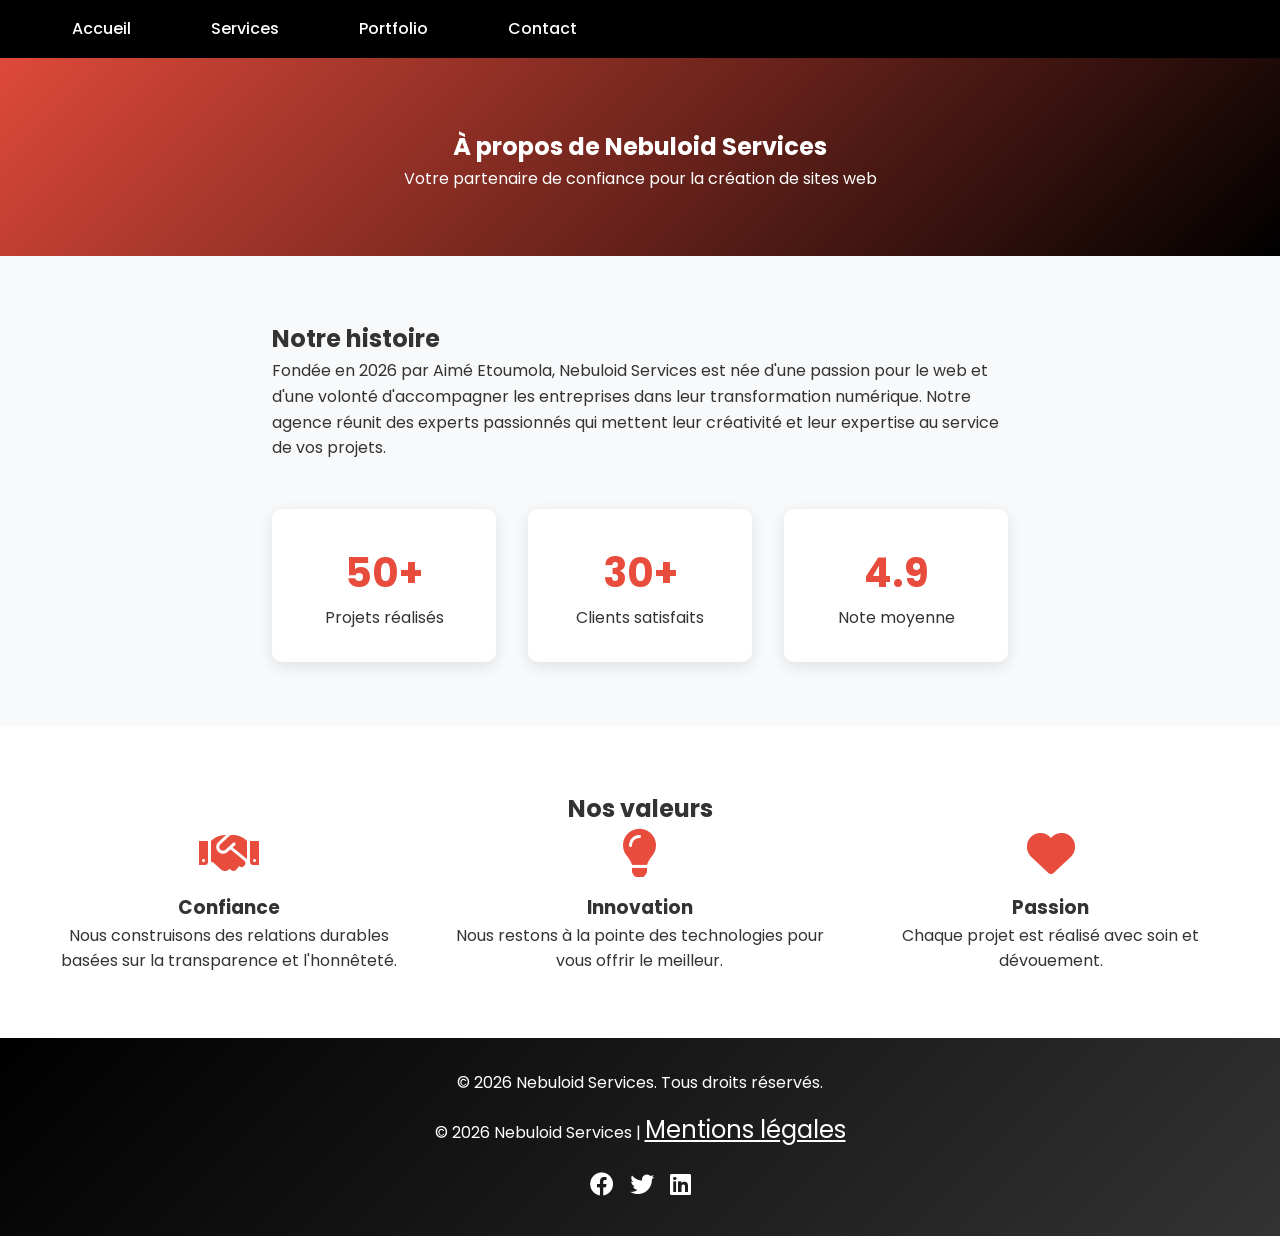
==== about.html @ b61831da "Update about.html" ====
<!DOCTYPE html>
<html lang="fr">
<head>
    <meta charset="UTF-8">
    <meta name="viewport" content="width=device-width, initial-scale=1.0">
    <meta name="description" content="Découvrez Nebuloid Services, votre partenaire pour la création de sites web professionnels">
    <meta name="description" content="Nebuloid Services : agence web basée au Congo Brazzaville, spécialisée dans la création de sites vitrine. Découvrez notre équipe et nos valeurs.">
    <!-- Google tag (gtag.js) -->
<script async src="https://www.googletagmanager.com/gtag/js?id=G-HNV7MY7E3B"></script>
<script>
  window.dataLayer = window.dataLayer || [];
  function gtag(){dataLayer.push(arguments);}
  gtag('js', new Date());

  gtag('config', 'G-HNV7MY7E3B');
</script>
    <title>À propos - Nebuloid Services</title>
    <link rel="stylesheet" href="https://cdnjs.cloudflare.com/ajax/libs/font-awesome/6.0.0/css/all.min.css">
    <link rel="stylesheet" href="style.css">
    <link rel="canonical" href="https://angeaime23.github.io/nebuloid-services/about.html">
    <script src="script.js" defer></script>
    <style>
        .about-hero {
            background: linear-gradient(135deg, #e74c3c 0%, #000 100%);
            color: white;
            padding: 8rem 2rem 4rem;
            text-align: center;
        }
        .about-content {
            max-width: 800px;
            margin: 0 auto;
            padding: 4rem 2rem;
        }
        .about-stats {
            display: grid;
            grid-template-columns: repeat(auto-fit, minmax(200px, 1fr));
            gap: 2rem;
            margin-top: 3rem;
            text-align: center;
        }
        .stat {
            background: white;
            padding: 2rem;
            border-radius: 10px;
            box-shadow: 0 4px 15px rgba(0,0,0,0.1);
        }
        .stat-number {
            font-size: 2.5rem;
            font-weight: bold;
            color: #e74c3c;
        }
        .team {
            background: #f8f9fa;
            padding: 4rem 2rem;
            text-align: center;
        }
        .team-grid {
            display: grid;
            grid-template-columns: repeat(auto-fit, minmax(250px, 1fr));
            gap: 2rem;
            max-width: 1200px;
            margin: 0 auto;
        }
        .team-member {
            background: white;
            border-radius: 10px;
            overflow: hidden;
            box-shadow: 0 4px 15px rgba(0,0,0,0.1);
        }
        .team-member img {
            width: 100%;
            height: 250px;
            object-fit: cover;
        }
        .team-member h3 {
            margin: 1rem 0 0.5rem;
        }
        .team-member p {
            color: #666;
            padding: 0 1rem 1rem;
        }
        .values {
            padding: 4rem 2rem;
            text-align: center;
            background: white;
        }
        .values-grid {
            display: grid;
            grid-template-columns: repeat(auto-fit, minmax(250px, 1fr));
            gap: 2rem;
            max-width: 1200px;
            margin: 0 auto;
        }
        .value-item i {
            font-size: 3rem;
            color: #e74c3c;
            margin-bottom: 1rem;
        }
    </style>
</head>
<body>
    <header>
        <button class="menu-toggle" aria-label="Menu">
            <i class="fas fa-bars"></i>
        </button>
        <nav>
            <ul class="nav-links">
                <li><a href="index.html">Accueil</a></li>
                <li><a href="services.html">Services</a></li>
                <li><a href="portfolio.html">Portfolio</a></li>
                <li><a href="contact.html">Contact</a></li>
            </ul>
        </nav>
    </header>

    <main>
        <section class="about-hero">
            <h1>À propos de Nebuloid Services</h1>
            <p>Votre partenaire de confiance pour la création de sites web</p>
        </section>

        <section class="about-content">
            <h2>Notre histoire</h2>
            <p>Fondée en 2026 par Aimé Etoumola, Nebuloid Services est née d'une passion pour le web et d'une volonté d'accompagner les entreprises dans leur transformation numérique. Notre agence réunit des experts passionnés qui mettent leur créativité et leur expertise au service de vos projets.</p>
            
            <div class="about-stats">
                <div class="stat">
                    <div class="stat-number">50+</div>
                    <div>Projets réalisés</div>
                </div>
                <div class="stat">
                    <div class="stat-number">30+</div>
                    <div>Clients satisfaits</div>
                </div>
                <div class="stat">
                    <div class="stat-number">4.9</div>
                    <div>Note moyenne</div>
                </div>
            </div>
        </section>

        <section class="values">
            <h2>Nos valeurs</h2>
            <div class="values-grid">
                <div class="value-item">
                    <i class="fas fa-handshake"></i>
                    <h3>Confiance</h3>
                    <p>Nous construisons des relations durables basées sur la transparence et l'honnêteté.</p>
                </div>
                <div class="value-item">
                    <i class="fas fa-lightbulb"></i>
                    <h3>Innovation</h3>
                    <p>Nous restons à la pointe des technologies pour vous offrir le meilleur.</p>
                </div>
                <div class="value-item">
                    <i class="fas fa-heart"></i>
                    <h3>Passion</h3>
                    <p>Chaque projet est réalisé avec soin et dévouement.</p>
                </div>
            </div>
        </section>
        <!-- Ajouter juste après l'ouverture du body -->
<div class="loader">
    <div class="spinner"></div>
</div>
    </main>

    <footer>
        <p>&copy; 2026 Nebuloid Services. Tous droits réservés.</p>
        <p>© 2026 Nebuloid Services | <a href="mentions-legales.html">Mentions légales</a></p>
        <div class="social-links">
            <a href="https://www.facebook.com/profile.php?id=-61587626045557" target="_blank" data-tooltip="Facebook"><i class="fab fa-facebook"></i></a>
            <a href="#" data-tooltip="Twitter"><i class="fab fa-twitter"></i></a>
            <a href="#" data-tooltip="LinkedIn"><i class="fab fa-linkedin"></i></a>
        </div>
    </footer>

    <div class="back-to-top">
        <i class="fas fa-arrow-up"></i>
    </div>

    <script>
        // Back to top button
        const backToTop = document.querySelector('.back-to-top');
        window.addEventListener('scroll', () => {
            if (window.scrollY > 300) {
                backToTop.classList.add('show');
            } else {
                backToTop.classList.remove('show');
            }
        });
        backToTop.addEventListener('click', () => {
            window.scrollTo({ top: 0, behavior: 'smooth' });
        });
            // Masquer le loader après le chargement
    window.addEventListener('load', () => {
        const loader = document.querySelector('.loader');
        setTimeout(() => {
            loader.classList.add('hide');
            setTimeout(() => loader.remove(), 500);
        }, 500);
    });
    </script>
</body>
</html>
---- style.css ----
/* Import Google Fonts - Poppins pour un look moderne et épuré */
@import url('https://fonts.googleapis.com/css2?family=Poppins:wght@300;400;500;600;700&display=swap');

/* Reset et styles de base */
* {
    margin: 0;
    padding: 0;
    box-sizing: border-box;
}

html {
    height: 100%;
}

body {
    font-family: 'Poppins', sans-serif;
    line-height: 1.6;
    color: #333;
    background-color: #f8f9fa;
    min-height: 100vh;
    display: flex;
    flex-direction: column;
}

main {
    flex: 1;
}

/* Header fixe avec effet de transparence */
header {
    position: fixed;
    top: 0;
    width: 100%;
    background-color: black;
    backdrop-filter: blur(10px);
    color: white;
    padding: 1rem 2rem;
    z-index: 1000;
    transition: background-color 0.3s ease;
    display: flex;
    justify-content: space-between;
    align-items: center;
}

header.scrolled {
    background-color: rgba(0, 0, 0, 0.9);
}

.menu-toggle {
    display: none;
    background: none;
    border: none;
    color: white;
    font-size: 1.8rem;
    cursor: pointer;
}

nav ul {
    list-style: none;
    display: flex;
    justify-content: center;
    flex-wrap: wrap;
    margin: 0;
    padding: 0;
}

nav ul li {
    margin: 0 1rem;
}

nav ul li a {
    color: white;
    text-decoration: none;
    font-weight: 500;
    transition: color 0.3s ease;
}

nav ul li a:hover {
    color: #e74c3c;
}

/* Section Hero */
.hero {
    background: linear-gradient(135deg, #e74c3c 0%, #000 100%);
    color: white;
    padding: 8rem 2rem 4rem;
    text-align: center;
    min-height: 100vh;
    display: flex;
    flex-direction: column;
    justify-content: center;
    animation: fadeIn 1s ease-in;
}

.hero h1 {
    font-size: 3rem;
    font-weight: 700;
    margin-bottom: 1rem;
}

.hero p {
    font-size: 1.2rem;
    margin-bottom: 2rem;
    font-weight: 300;
}

.btn {
    background-color: #e74c3c;
    color: white;
    padding: 0.75rem 1.5rem;
    text-decoration: none;
    border-radius: 50px;
    display: inline-block;
    font-weight: 500;
    transition: all 0.3s ease;
    box-shadow: 0 4px 15px rgba(231, 76, 60, 0.3);
}

.btn:hover {
    background-color: #c0392b;
    transform: translateY(-2px);
    box-shadow: 0 6px 20px rgba(231, 76, 60, 0.4);
}

/* Sections communes */
.services, .portfolio, .about, .contact {
    padding: 4rem 2rem;
    max-width: 1200px;
    margin: 0 auto;
    animation: fadeIn 1s ease-in;
}

.services h2, .portfolio h2, .about h2, .contact h2 {
    font-size: 2.5rem;
    margin-bottom: 2rem;
    color: #333;
    font-weight: 600;
}

/* Section Services - Cartes avec icônes et effet hover */
.services {
    display: flex;
    flex-direction: column;
    align-items: center;
}

.service-item {
    background: white;
    margin: 1rem 0;
    padding: 2rem;
    border-radius: 10px;
    box-shadow: 0 4px 15px rgba(0, 0, 0, 0.1);
    width: 100%;
    max-width: 400px;
    text-align: center;
    transition: transform 0.3s ease, box-shadow 0.3s ease;
    position: relative;
    overflow: hidden;
}

.service-item::before {
    content: '';
    position: absolute;
    top: 0;
    left: 0;
    right: 0;
    height: 4px;
    background: linear-gradient(90deg, #e74c3c, #000);
}

.service-item:hover {
    transform: translateY(-10px);
    box-shadow: 0 8px 25px rgba(0, 0, 0, 0.2);
}

.service-item i {
    font-size: 3rem;
    color: #e74c3c;
    margin-bottom: 1rem;
}

.service-item h3 {
    font-size: 1.5rem;
    margin-bottom: 1rem;
    color: #333;
}

/* Section Portfolio - Grille responsive */
.portfolio {
    display: grid;
    grid-template-columns: 1fr;
    gap: 2rem;
}

.portfolio-item {
    background: white;
    padding: 1rem;
    border-radius: 10px;
    box-shadow: 0 4px 15px rgba(0, 0, 0, 0.1);
    transition: transform 0.3s ease, opacity 0.6s ease, transform 0.6s ease;
    opacity: 0;
    transform: translateY(20px);
}

.portfolio-item:hover {
    transform: translateY(-5px);
}

.portfolio-item.visible {
    opacity: 1;
    transform: translateY(0);
}

.portfolio-item img {
    width: 100%;
    height: 200px;
    object-fit: cover;
    border-radius: 10px 10px 0 0;
}

.portfolio-item h3 {
    margin: 1rem 0 0.5rem;
    color: #333;
}

/* Section About */
.about {
    text-align: center;
    background: white;
    padding: 4rem 2rem;
    border-radius: 10px;
    box-shadow: 0 4px 15px rgba(0, 0, 0, 0.1);
}

/* Section Contact - Formulaire stylisé */
.contact {
    background: white;
    padding: 4rem 2rem;
    border-radius: 10px;
    box-shadow: 0 4px 15px rgba(0, 0, 0, 0.1);
}

form {
    max-width: 600px;
    margin: 0 auto;
}

form input, form textarea {
    width: 100%;
    padding: 1rem;
    margin-bottom: 1rem;
    border: 2px solid #ddd;
    border-radius: 5px;
    font-family: 'Poppins', sans-serif;
    transition: border-color 0.3s ease;
}

form input:focus, form textarea:focus {
    outline: none;
    border-color: #e74c3c;
}

form input:valid, form textarea:valid {
    border-color: #28a745;
}

form input:invalid:not(:placeholder-shown), form textarea:invalid:not(:placeholder-shown) {
    border-color: #dc3545;
}

/* Footer - Mise en page en colonnes */
footer {
    background: linear-gradient(135deg, #000 0%, #333 100%);
    color: white;
    padding: 2rem;
    display: flex;
    flex-direction: column;
    align-items: center;
}

footer p {
    margin-bottom: 1rem;
}

footer .social-links {
    display: flex;
    gap: 1rem;
}

footer a {
    color: white;
    font-size: 1.5rem;
    transition: color 0.3s ease;
}

footer a:hover {
    color: #e74c3c;
}

/* Animations */
@keyframes fadeIn {
    from {
        opacity: 0;
        transform: translateY(20px);
    }
    to {
        opacity: 1;
        transform: translateY(0);
    }
}

/* Mobile Menu */
@media (max-width: 768px) {
    .menu-toggle {
        display: block;
        position: absolute;
        top: 1rem;
        right: 1rem;
    }
    nav ul {
        display: none;
        flex-direction: column;
        width: 100%;
        text-align: center;
        padding-top: 1rem;
    }
    nav ul.active {
        display: flex;
    }
    nav ul li {
        margin: 0.5rem 0;
    }
}

/*contact info*/

        .contact-info {
            background-color: #f3f4f6;
            padding: 1.5rem;
            border-radius: 0.75rem;
            margin-top: 1rem;
        }

        .contact-info p {
            margin-bottom: 0.5rem;
        }

        .contact-info a {
            color: #3b82f6;
            text-decoration: none;
        }

        .contact-info a:hover {
            text-decoration: underline;
        }

/* Media Queries - Tablette */
@media (min-width: 768px) and (max-width: 1023px) {
    .hero h1 {
        font-size: 3.5rem;
    }

    .services {
        flex-direction: row;
        flex-wrap: wrap;
        justify-content: center;
    }

    .service-item {
        flex: 1 1 45%;
        max-width: 45%;
        margin: 1rem;
    }

    .portfolio {
        grid-template-columns: repeat(2, 1fr);
        gap: 1.5rem;
    }

    nav ul li {
        margin: 0 1.5rem;
    }
}

/* Media Queries - Desktop */
@media (min-width: 1024px) and (max-width: 1199px) {
    .hero h1 {
        font-size: 4rem;
    }

    .services {
        flex-direction: row;
        justify-content: space-around;
        flex-wrap: wrap;
    }

    .service-item {
        flex: 1 1 300px;
        max-width: none;
    }

    .portfolio {
        grid-template-columns: repeat(3, 1fr);
    }

    nav ul li {
        margin: 0 2rem;
    }
}

/* Media Queries - Grand écran */
@media (min-width: 1200px) {
    .hero h1 {
        font-size: 4.5rem;
    }

    .hero {
        padding: 10rem 2rem 6rem;
    }

    .services, .portfolio, .about, .contact {
        max-width: 1400px;
        margin: 0 auto;
    }

    .portfolio {
        grid-template-columns: repeat(3, 1fr);
        gap: 2rem;
    }

    nav ul li {
        margin: 0 2.5rem;
    }
}

/* Lightbox Styles */
.lightbox {
    display: none;
    position: fixed;
    top: 0;
    left: 0;
    width: 100%;
    height: 100%;
    background-color: rgba(0, 0, 0, 0.8);
    z-index: 2000;
    justify-content: center;
    align-items: center;
}

.lightbox.show {
    display: flex;
}

.lightbox-content {
    position: relative;
    max-width: 90%;
    max-height: 90%;
    background: white;
    padding: 20px;
    border-radius: 10px;
    text-align: center;
}

.lightbox-close {
    position: absolute;
    top: 10px;
    right: 15px;
    font-size: 30px;
    cursor: pointer;
    color: #333;
}

.lightbox-image {
    max-width: 100%;
    max-height: 60vh;
    margin-bottom: 15px;
}

.lightbox-title {
    font-size: 1.5rem;
    margin-bottom: 10px;
    color: #333;
}

.lightbox-description {
    font-size: 1rem;
    color: #666;
}

/* Ajouts pour améliorer l'expérience utilisateur */

/* Animation de chargement */
.loader {
    position: fixed;
    top: 0;
    left: 0;
    width: 100%;
    height: 100%;
    background: white;
    display: flex;
    justify-content: center;
    align-items: center;
    z-index: 9999;
    transition: opacity 0.5s ease;
}

.loader.hide {
    opacity: 0;
    visibility: hidden;
}

.spinner {
    width: 50px;
    height: 50px;
    border: 4px solid #f3f3f3;
    border-top: 4px solid #e74c3c;
    border-radius: 50%;
    animation: spin 1s linear infinite;
}

@keyframes spin {
    0% { transform: rotate(0deg); }
    100% { transform: rotate(360deg); }
}

/* Bouton retour en haut */
.back-to-top {
    position: fixed;
    bottom: 30px;
    right: 30px;
    background: #e74c3c;
    color: white;
    width: 50px;
    height: 50px;
    border-radius: 50%;
    display: flex;
    align-items: center;
    justify-content: center;
    cursor: pointer;
    opacity: 0;
    visibility: hidden;
    transition: all 0.3s ease;
    z-index: 1000;
    box-shadow: 0 2px 10px rgba(0,0,0,0.2);
}

.back-to-top.show {
    opacity: 1;
    visibility: visible;
}

.back-to-top:hover {
    background: #c0392b;
    transform: translateY(-3px);
}

/* Amélioration des cartes services */
.service-item {
    cursor: pointer;
    transition: all 0.3s cubic-bezier(0.4, 0, 0.2, 1);
}

.service-item i {
    transition: transform 0.3s ease;
}

.service-item:hover i {
    transform: scale(1.1);
}

/* Amélioration du portfolio */
.portfolio-item {
    cursor: pointer;
    overflow: hidden;
}

.portfolio-item img {
    transition: transform 0.5s ease;
}

.portfolio-item:hover img {
    transform: scale(1.05);
}

.portfolio-item h3, .portfolio-item p {
    transition: color 0.3s ease;
}

.portfolio-item:hover h3 {
    color: #e74c3c;
}

/* Formulaire amélioré */
form {
    position: relative;
}

form button {
    width: 100%;
    cursor: pointer;
    position: relative;
    overflow: hidden;
}

form button::after {
    content: '';
    position: absolute;
    top: 50%;
    left: 50%;
    width: 0;
    height: 0;
    border-radius: 50%;
    background: rgba(255,255,255,0.3);
    transform: translate(-50%, -50%);
    transition: width 0.6s, height 0.6s;
}

form button:active::after {
    width: 300px;
    height: 300px;
}

/* Tooltips pour les liens sociaux */
.social-links a {
    position: relative;
}

.social-links a::before {
    content: attr(data-tooltip);
    position: absolute;
    bottom: 100%;
    left: 50%;
    transform: translateX(-50%);
    background: #333;
    color: white;
    padding: 5px 10px;
    border-radius: 5px;
    font-size: 12px;
    white-space: nowrap;
    opacity: 0;
    visibility: hidden;
    transition: all 0.3s ease;
    margin-bottom: 5px;
}

.social-links a:hover::before {
    opacity: 1;
    visibility: visible;
}

/* Badges et indicateurs */
.badge {
    display: inline-block;
    padding: 4px 8px;
    background: #e74c3c;
    color: white;
    border-radius: 4px;
    font-size: 12px;
    font-weight: 500;
    margin-left: 8px;
}

/* Section témoignages (à ajouter) */
.testimonials {
    background: #f8f9fa;
    padding: 4rem 2rem;
    text-align: center;
}

.testimonial-grid {
    display: grid;
    grid-template-columns: repeat(auto-fit, minmax(300px, 1fr));
    gap: 2rem;
    max-width: 1200px;
    margin: 0 auto;
}

.testimonial-card {
    background: white;
    padding: 2rem;
    border-radius: 10px;
    box-shadow: 0 4px 15px rgba(0,0,0,0.1);
    position: relative;
}

.testimonial-card::before {
    content: '"';
    font-size: 4rem;
    position: absolute;
    top: -20px;
    left: 20px;
    color: #e74c3c;
    opacity: 0.3;
    font-family: serif;
}

.testimonial-author {
    margin-top: 1rem;
    font-weight: 600;
    color: #e74c3c;
}

/* Section FAQ */
.faq {
    background: white;
    padding: 4rem 2rem;
}

.faq-grid {
    max-width: 800px;
    margin: 0 auto;
}

.faq-item {
    margin-bottom: 1rem;
    border: 1px solid #ddd;
    border-radius: 8px;
    overflow: hidden;
}

.faq-question {
    padding: 1rem;
    background: #f8f9fa;
    cursor: pointer;
    font-weight: 500;
    display: flex;
    justify-content: space-between;
    align-items: center;
    transition: background 0.3s ease;
}

.faq-question:hover {
    background: #e9ecef;
}

.faq-question i {
    transition: transform 0.3s ease;
}

.faq-item.active .faq-question i {
    transform: rotate(180deg);
}

.faq-answer {
    padding: 0;
    max-height: 0;
    overflow: hidden;
    transition: all 0.3s ease;
}

.faq-item.active .faq-answer {
    padding: 1rem;
    max-height: 200px;
}

/* Améliorations responsive supplémentaires */
@media (max-width: 768px) {
    .hero h1 {
        font-size: 2rem;
    }
    
    .hero p {
        font-size: 1rem;
    }
    
    .services h2, .portfolio h2, .about h2, .contact h2 {
        font-size: 1.8rem;
    }
    
    .back-to-top {
        bottom: 20px;
        right: 20px;
        width: 40px;
        height: 40px;
    }
}
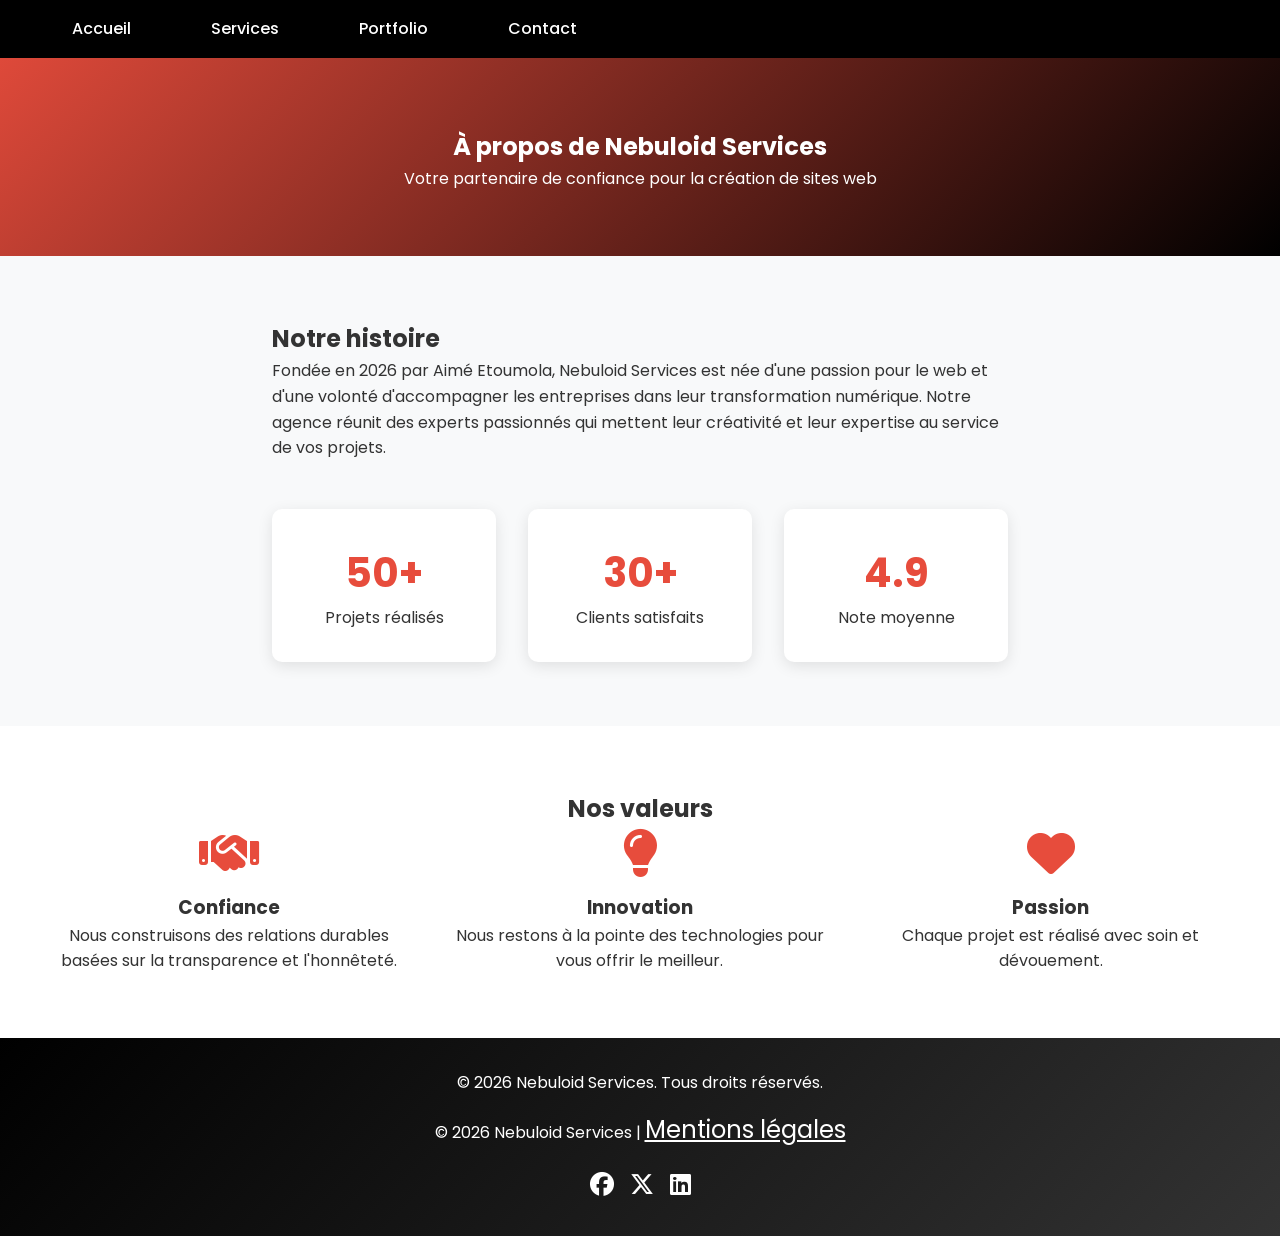
==== commit 08ffd150: "Update about.html" ====
--- a/about.html
+++ b/about.html
@@ -18,6 +18,7 @@
     <link rel="stylesheet" href="https://cdnjs.cloudflare.com/ajax/libs/font-awesome/6.0.0/css/all.min.css">
     <link rel="stylesheet" href="style.css">
     <link rel="canonical" href="https://angeaime23.github.io/nebuloid-services/about.html">
+    <link rel="stylesheet" href="https://cdnjs.cloudflare.com/ajax/libs/font-awesome/6.7.2/css/all.min.css">
     <script src="script.js" defer></script>
     <style>
         .about-hero {
@@ -43,6 +44,12 @@
             padding: 2rem;
             border-radius: 10px;
             box-shadow: 0 4px 15px rgba(0,0,0,0.1);
+        }
+
+        .stat:hover{
+           transform:translateY(10px);
+           box-shadow:5px 10px 15px black;
+           transition:all 0.4s ease; 
         }
         .stat-number {
             font-size: 2.5rem;
@@ -170,7 +177,7 @@
         <p>© 2026 Nebuloid Services | <a href="mentions-legales.html">Mentions légales</a></p>
         <div class="social-links">
             <a href="https://www.facebook.com/profile.php?id=-61587626045557" target="_blank" data-tooltip="Facebook"><i class="fab fa-facebook"></i></a>
-            <a href="#" data-tooltip="Twitter"><i class="fab fa-twitter"></i></a>
+            <a href="https://x.com/NEBULOID23" target="_blank" rel="noopener noreferrer"><i class="fab fa-x-twitter"></i></a>
             <a href="#" data-tooltip="LinkedIn"><i class="fab fa-linkedin"></i></a>
         </div>
     </footer>
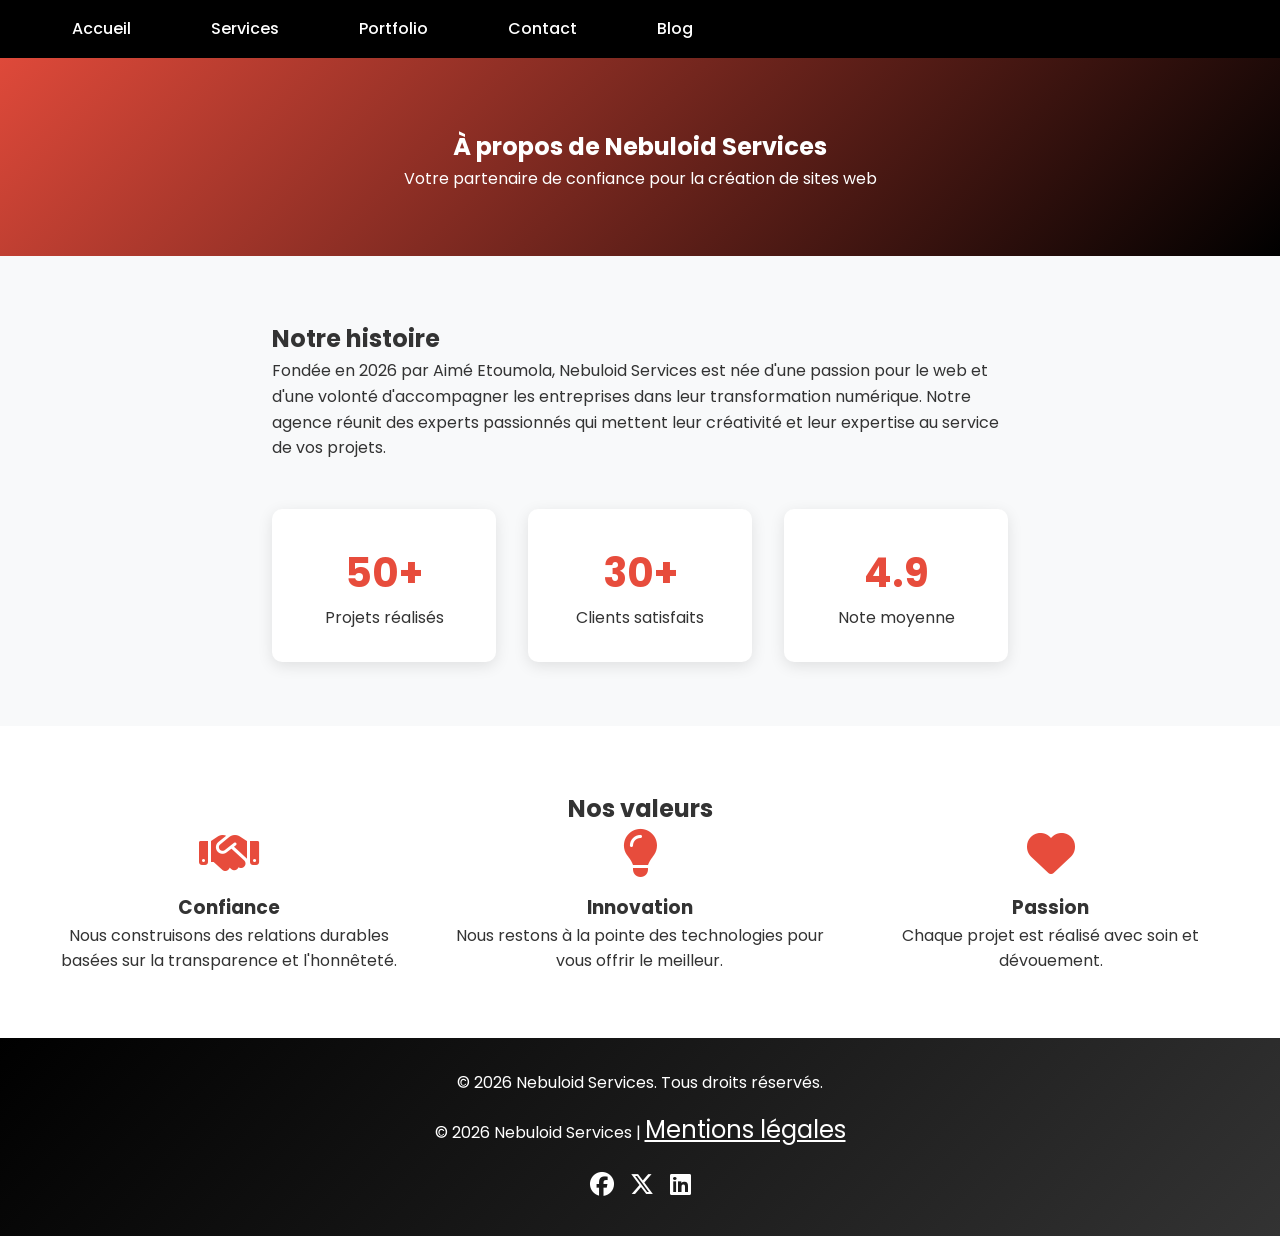
==== commit 19412584: "Update about.html" ====
--- a/about.html
+++ b/about.html
@@ -116,6 +116,7 @@
                 <li><a href="services.html">Services</a></li>
                 <li><a href="portfolio.html">Portfolio</a></li>
                 <li><a href="contact.html">Contact</a></li>
+                <li><a href="blog.html">Blog</a></li>
             </ul>
         </nav>
     </header>
@@ -178,7 +179,7 @@
         <div class="social-links">
             <a href="https://www.facebook.com/profile.php?id=-61587626045557" target="_blank" data-tooltip="Facebook"><i class="fab fa-facebook"></i></a>
             <a href="https://x.com/NEBULOID23" target="_blank" rel="noopener noreferrer"><i class="fab fa-x-twitter"></i></a>
-            <a href="#" data-tooltip="LinkedIn"><i class="fab fa-linkedin"></i></a>
+            <a href="https://www.linkedin.com/in/aim%C3%A9-etoumola-9809503ba/" data-tooltip="LinkedIn"><i class="fab fa-linkedin"></i></a>
         </div>
     </footer>
 
--- a/style.css
+++ b/style.css
@@ -314,8 +314,8 @@
     .menu-toggle {
         display: block;
         position: absolute;
-        top: 1rem;
-        right: 1rem;
+        top: 2rem;
+        right: 2rem;
     }
     nav ul {
         display: none;
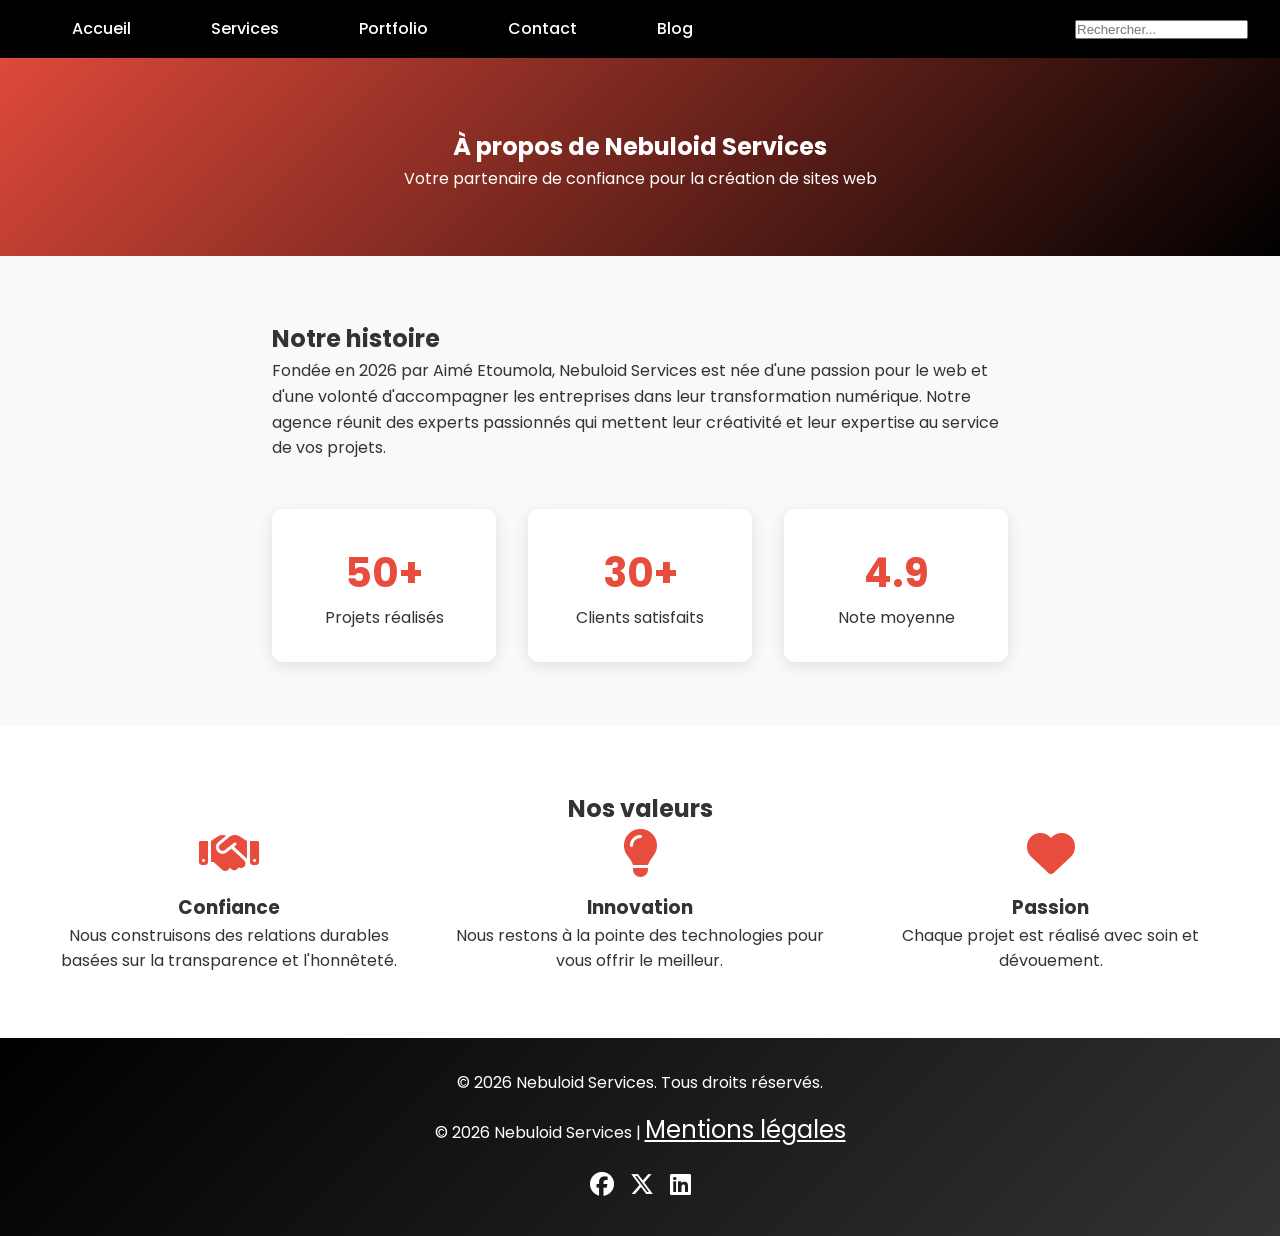
==== commit 931f9937: "Update about.html" ====
--- a/about.html
+++ b/about.html
@@ -119,6 +119,10 @@
                 <li><a href="blog.html">Blog</a></li>
             </ul>
         </nav>
+        <div class="search-container">
+    <input type="text" id="search-input" placeholder="Rechercher...">
+    <div id="search-results" class="search-results"></div>
+</div>
     </header>
 
     <main>
--- a/style.css
+++ b/style.css
@@ -50,8 +50,8 @@
     display: none;
     background: none;
     border: none;
-    color: white;
-    font-size: 1.8rem;
+    color: black;
+    font-size: 2rem;
     cursor: pointer;
 }
 
@@ -774,3 +774,119 @@
         height: 40px;
     }
 }
+
+/* ================= BLOG ================= */
+
+/* En-tête du blog */
+.blog-header {
+    text-align: center;
+    padding: 6rem 2rem 2rem;
+    background: #f8f9fa;
+}
+.blog-header h1 {
+    font-size: 2.5rem;
+    color: #333;
+}
+.blog-header p {
+    font-size: 1.1rem;
+    color: #666;
+}
+
+/* Liste des articles */
+.blog-list {
+    max-width: 800px;
+    margin: 2rem auto;
+    padding: 0 1rem;
+}
+
+.blog-card {
+    background: white;
+    border-radius: 10px;
+    box-shadow: 0 2px 10px rgba(0, 0, 0, 0.05);
+    margin-bottom: 2rem;
+    padding: 1.5rem;
+    transition: transform 0.2s, box-shadow 0.2s;
+}
+.blog-card:hover {
+    transform: translateY(-3px);
+    box-shadow: 0 5px 15px rgba(0, 0, 0, 0.1);
+}
+.blog-card h2 {
+    margin-top: 0;
+}
+.blog-card h2 a {
+    color: #e74c3c;
+    text-decoration: none;
+}
+.blog-card h2 a:hover {
+    text-decoration: underline;
+}
+.blog-meta {
+    color: #777;
+    font-size: 0.85rem;
+    margin: 0.5rem 0;
+}
+.blog-meta i {
+    margin-right: 0.3rem;
+}
+.blog-meta span {
+    margin-right: 1rem;
+}
+.read-more {
+    display: inline-block;
+    margin-top: 0.5rem;
+    color: #e74c3c;
+    font-weight: 500;
+    text-decoration: none;
+}
+.read-more:hover {
+    text-decoration: underline;
+}
+
+/* Page article individuel */
+.blog-post {
+    max-width: 800px;
+    margin: 0 auto;
+    padding: 2rem 1rem;
+}
+.blog-post h1 {
+    font-size: 2rem;
+    margin-bottom: 0.5rem;
+    color: #333;
+}
+.post-meta {
+    color: #777;
+    margin-bottom: 1.5rem;
+    border-bottom: 1px solid #eee;
+    padding-bottom: 0.5rem;
+}
+.blog-post h2 {
+    margin-top: 2rem;
+    color: #e74c3c;
+}
+.blog-post h3 {
+    margin-top: 1.5rem;
+    color: #333;
+}
+.blog-post ul, .blog-post ol {
+    margin-left: 1.5rem;
+    margin-bottom: 1rem;
+}
+.blog-post img {
+    max-width: 100%;
+    height: auto;
+    border-radius: 8px;
+    margin: 1rem 0;
+}
+.back-to-blog {
+    margin-top: 3rem;
+    text-align: center;
+}
+.back-to-blog a {
+    color: #e74c3c;
+    text-decoration: none;
+    font-weight: 500;
+}
+.back-to-blog a:hover {
+    text-decoration: underline;
+}
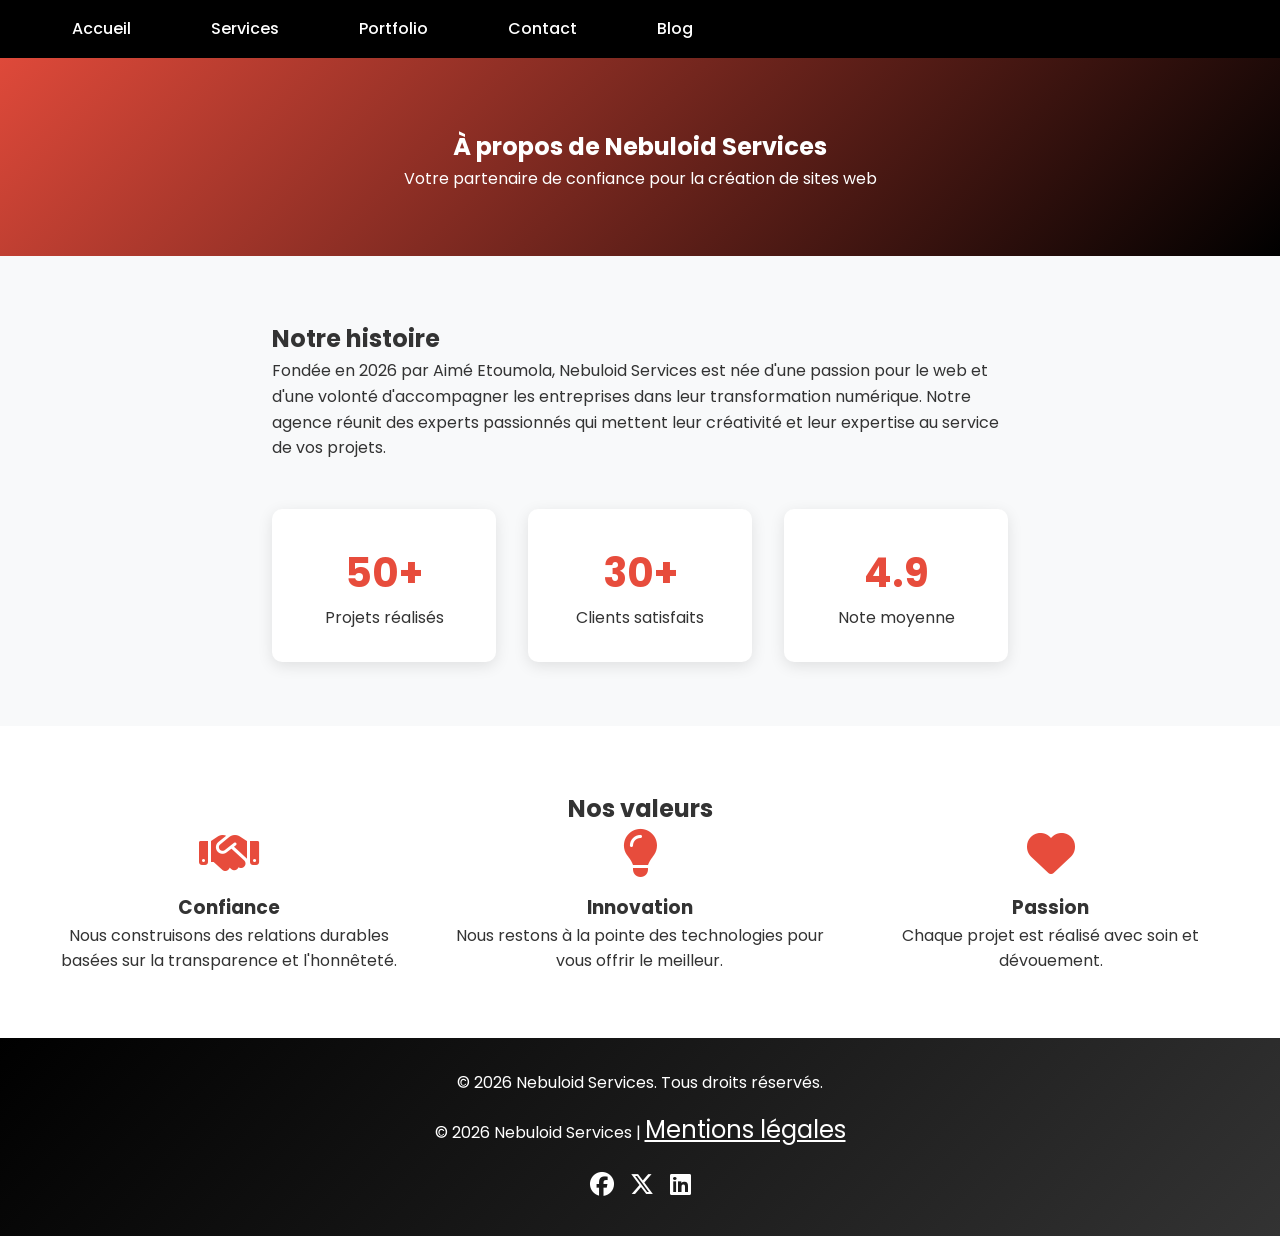
==== commit a5e5974c: "Update about.html" ====
--- a/about.html
+++ b/about.html
@@ -119,10 +119,6 @@
                 <li><a href="blog.html">Blog</a></li>
             </ul>
         </nav>
-        <div class="search-container">
-    <input type="text" id="search-input" placeholder="Rechercher...">
-    <div id="search-results" class="search-results"></div>
-</div>
     </header>
 
     <main>
--- a/style.css
+++ b/style.css
@@ -50,7 +50,7 @@
     display: none;
     background: none;
     border: none;
-    color: black;
+    color: red;
     font-size: 2rem;
     cursor: pointer;
 }
@@ -890,3 +890,38 @@
 .back-to-blog a:hover {
     text-decoration: underline;
 }
+
+.search-container {
+    position: relative;
+    display: inline-block;
+}
+#search-input {
+    padding: 0.5rem;
+    border-radius: 20px;
+    border: none;
+    outline: none;
+}
+.search-results {
+    position: absolute;
+    top: 100%;
+    left: 0;
+    background: white;
+    border: 1px solid #ddd;
+    border-radius: 4px;
+    width: 250px;
+    max-height: 300px;
+    overflow-y: auto;
+    display: none;
+    z-index: 1001;
+}
+.search-result-item {
+    padding: 8px;
+    border-bottom: 1px solid #eee;
+}
+.search-result-item a {
+    color: #333;
+    text-decoration: none;
+}
+.search-result-item:hover {
+    background: #f5f5f5;
+}
